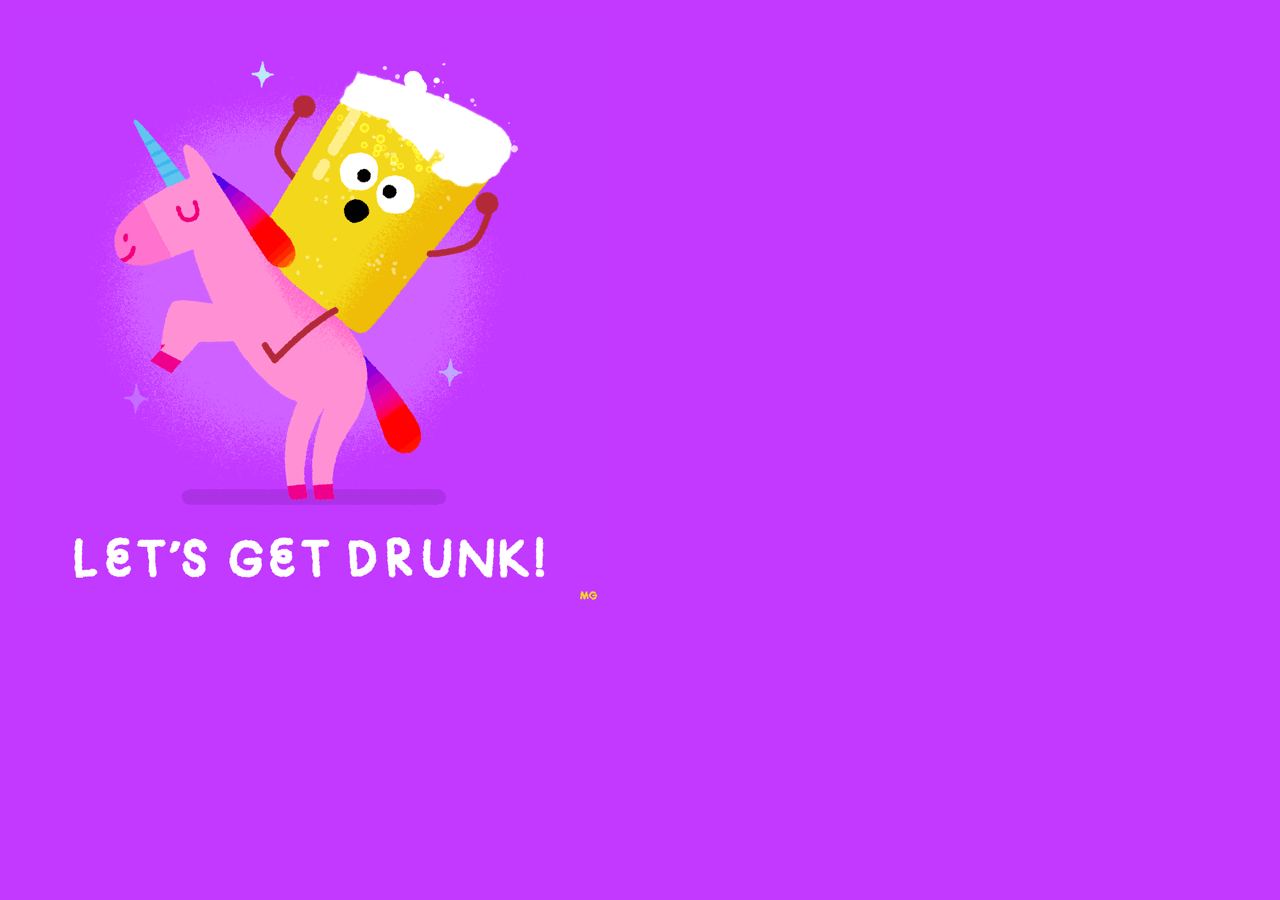
==== index.html @ ec310c71 "subiendo foodmap sin cambios de css" ====
<html>
<head>
<title>¡Bienvenido!</title>
<link rel="stylesheet" href="../css/index.css" >
<style type="text/CSS">
body{
  background-color: #c339ff;
}

</style>
<script type="text/javascript">

</script>
</head>
<body onload="timeout()">


<img src="image/food map.gif" >

  <script type="text/javascript">

window.onload=timeout;
function timeout(){
//window.setTimeout("redirect()",3000)}

function redirect(){
window.location="views/inicio.html"
return}

</script>


</body>
</html>
---- css/index.css ----
p{
  font-size: 30px;
  color: #FF4365;
}
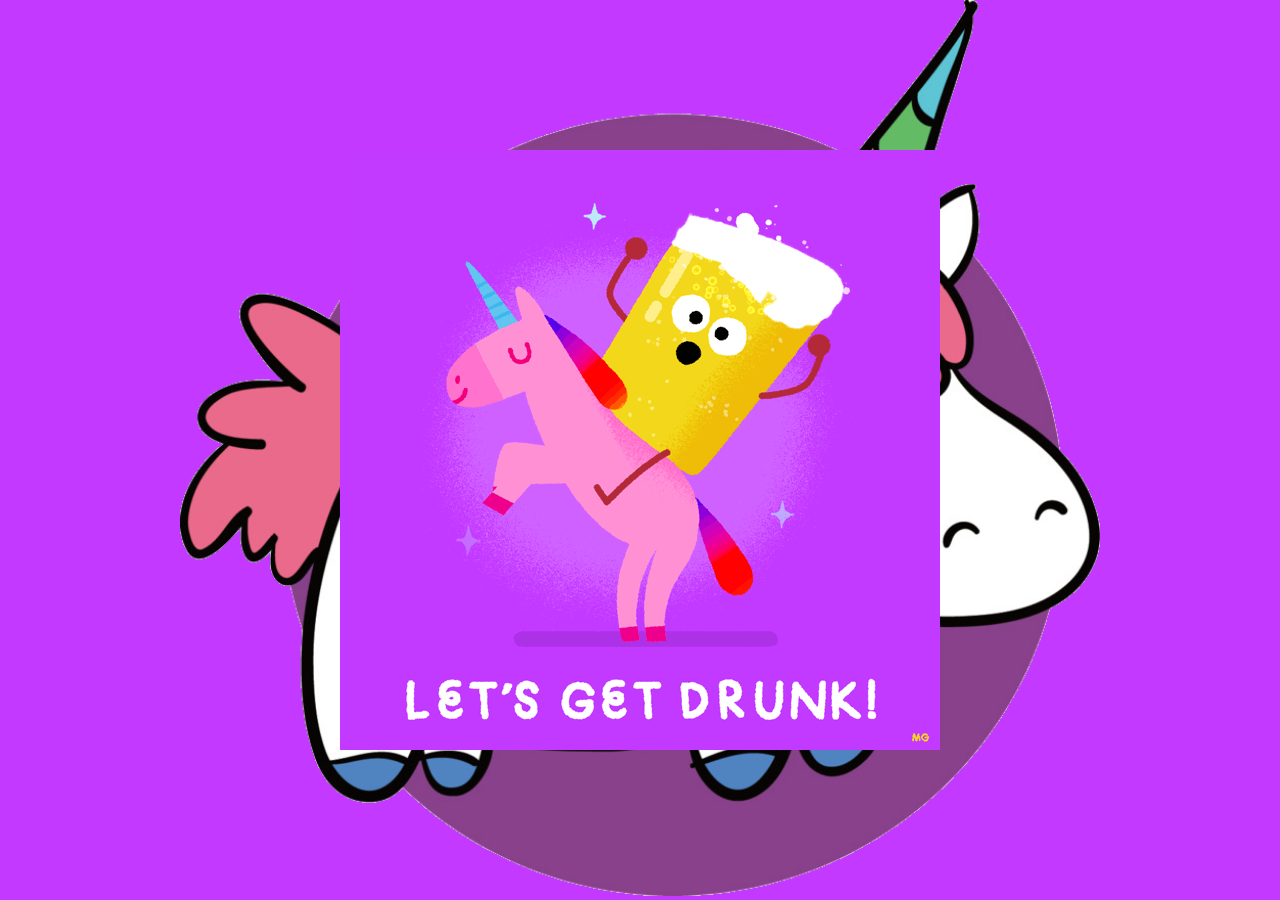
==== commit 03e587a9: "css" ====
--- a/index.html
+++ b/index.html
@@ -5,6 +5,11 @@
 <style type="text/CSS">
 body{
   background-color: #c339ff;
+  display: flex;
+  flex-direction: row;
+  justify-content: center;
+  align-items: center;
+  align-self: center;
 }
 
 </style>
@@ -21,7 +26,7 @@
 
 window.onload=timeout;
 function timeout(){
-//window.setTimeout("redirect()",3000)}
+window.setTimeout("redirect()",3000)}
 
 function redirect(){
 window.location="views/inicio.html"
--- a/css/index.css
+++ b/css/index.css
@@ -1,4 +1,20 @@
-p{
+p {
   font-size: 30px;
   color: #FF4365;
 }
+
+.jumbotron-fluid {
+  background-color: rgba(229, 198, 240, 0.9);
+}
+
+#impresiobares{
+  margin-top: 2%;
+}
+
+body{
+  background: pink url("../image/uni_bg.png");
+  background-size: contain;
+  background-repeat: no-repeat;
+  background-attachment: fixed;
+  background-position: center;
+}
